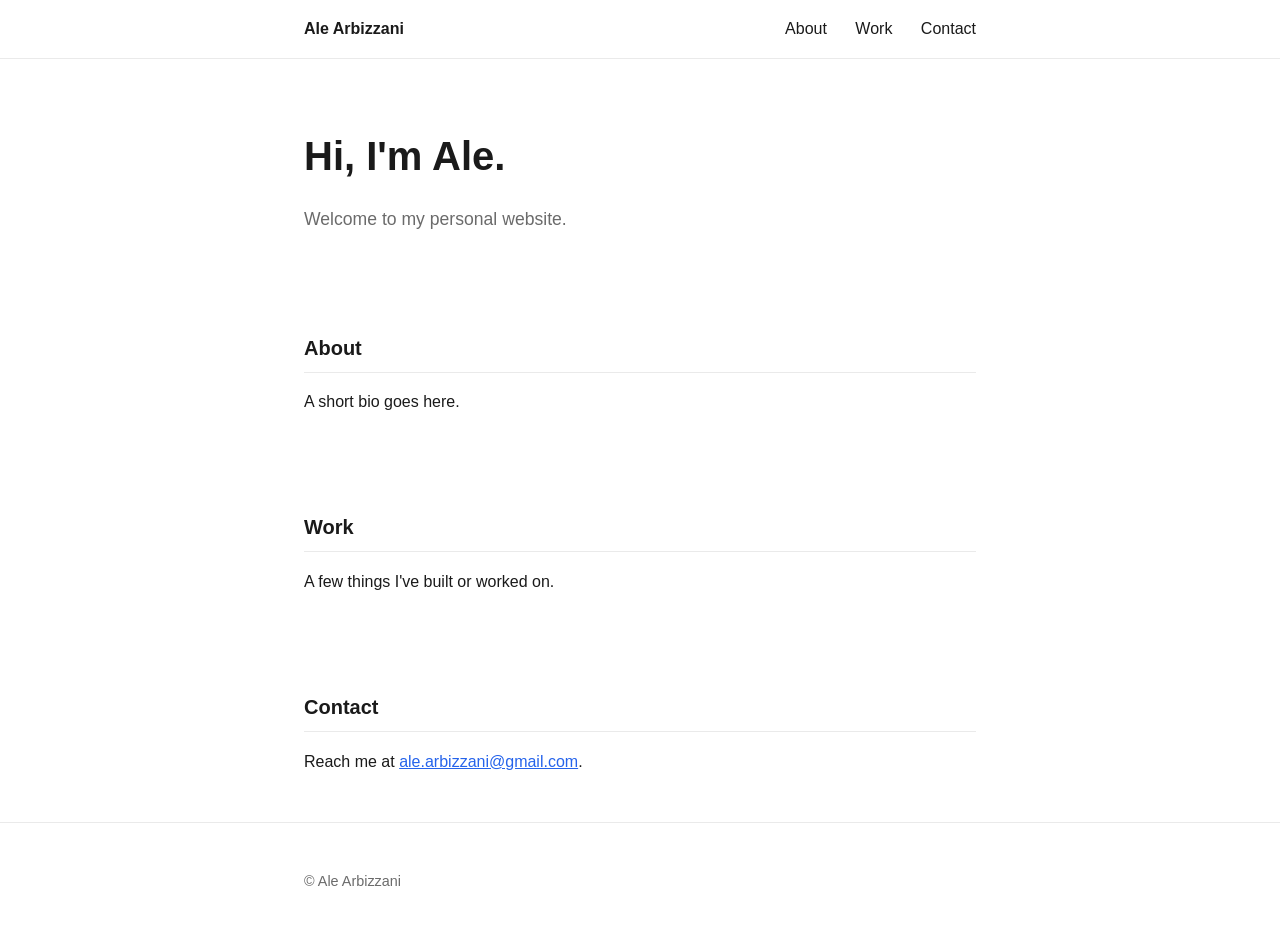
==== index.html @ b81d55e4 "Initial scaffold: plain HTML/CSS/JS personal site" ====
<!DOCTYPE html>
<html lang="en">
<head>
  <meta charset="UTF-8" />
  <meta name="viewport" content="width=device-width, initial-scale=1.0" />
  <title>Ale Arbizzani</title>
  <meta name="description" content="Personal website of Ale Arbizzani" />
  <link rel="stylesheet" href="styles.css" />
</head>
<body>
  <header class="site-header">
    <div class="container">
      <span class="logo">Ale Arbizzani</span>
      <nav>
        <a href="#about">About</a>
        <a href="#work">Work</a>
        <a href="#contact">Contact</a>
      </nav>
    </div>
  </header>

  <main>
    <section class="hero container">
      <h1>Hi, I'm Ale.</h1>
      <p>Welcome to my personal website.</p>
    </section>

    <section id="about" class="container">
      <h2>About</h2>
      <p>A short bio goes here.</p>
    </section>

    <section id="work" class="container">
      <h2>Work</h2>
      <p>A few things I've built or worked on.</p>
    </section>

    <section id="contact" class="container">
      <h2>Contact</h2>
      <p>Reach me at <a href="mailto:ale.arbizzani@gmail.com">ale.arbizzani@gmail.com</a>.</p>
    </section>
  </main>

  <footer class="site-footer">
    <div class="container">
      <p>&copy; <span id="year"></span> Ale Arbizzani</p>
    </div>
  </footer>

  <script src="script.js"></script>
</body>
</html>
---- styles.css ----
:root {
  --color-bg: #ffffff;
  --color-text: #1a1a1a;
  --color-muted: #6b6b6b;
  --color-accent: #2563eb;
  --max-width: 720px;
}

* {
  box-sizing: border-box;
}

body {
  margin: 0;
  font-family: -apple-system, BlinkMacSystemFont, "Segoe UI", Roboto, Helvetica, Arial, sans-serif;
  color: var(--color-text);
  background: var(--color-bg);
  line-height: 1.6;
}

.container {
  max-width: var(--max-width);
  margin: 0 auto;
  padding: 2rem 1.5rem;
}

.site-header {
  border-bottom: 1px solid #eaeaea;
}

.site-header .container {
  display: flex;
  align-items: center;
  justify-content: space-between;
  padding-top: 1rem;
  padding-bottom: 1rem;
}

.logo {
  font-weight: 600;
}

.site-header nav a {
  margin-left: 1.5rem;
  color: var(--color-text);
  text-decoration: none;
}

.site-header nav a:hover {
  color: var(--color-accent);
}

.hero h1 {
  font-size: 2.5rem;
  margin-bottom: 0.25rem;
}

.hero p {
  color: var(--color-muted);
  font-size: 1.1rem;
}

section h2 {
  font-size: 1.25rem;
  border-bottom: 1px solid #eaeaea;
  padding-bottom: 0.5rem;
}

a {
  color: var(--color-accent);
}

.site-footer {
  border-top: 1px solid #eaeaea;
  color: var(--color-muted);
  font-size: 0.9rem;
}
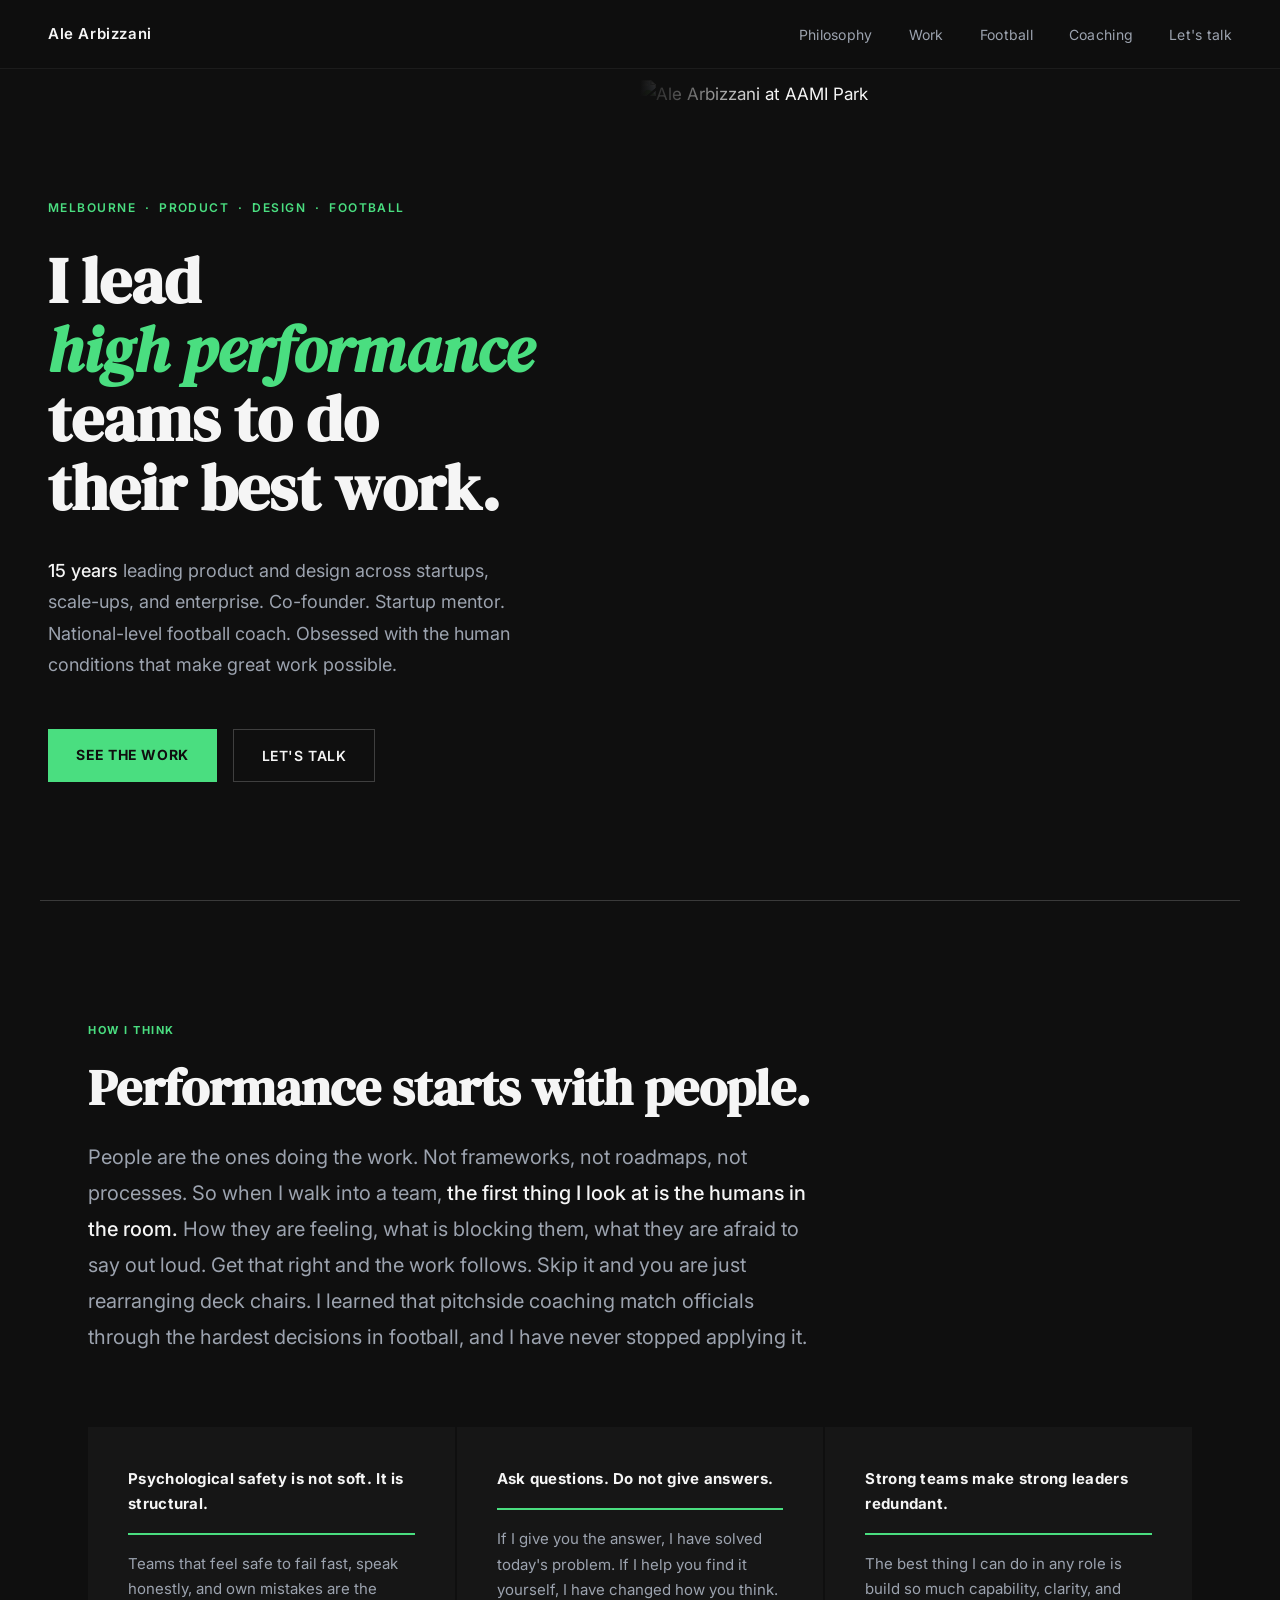
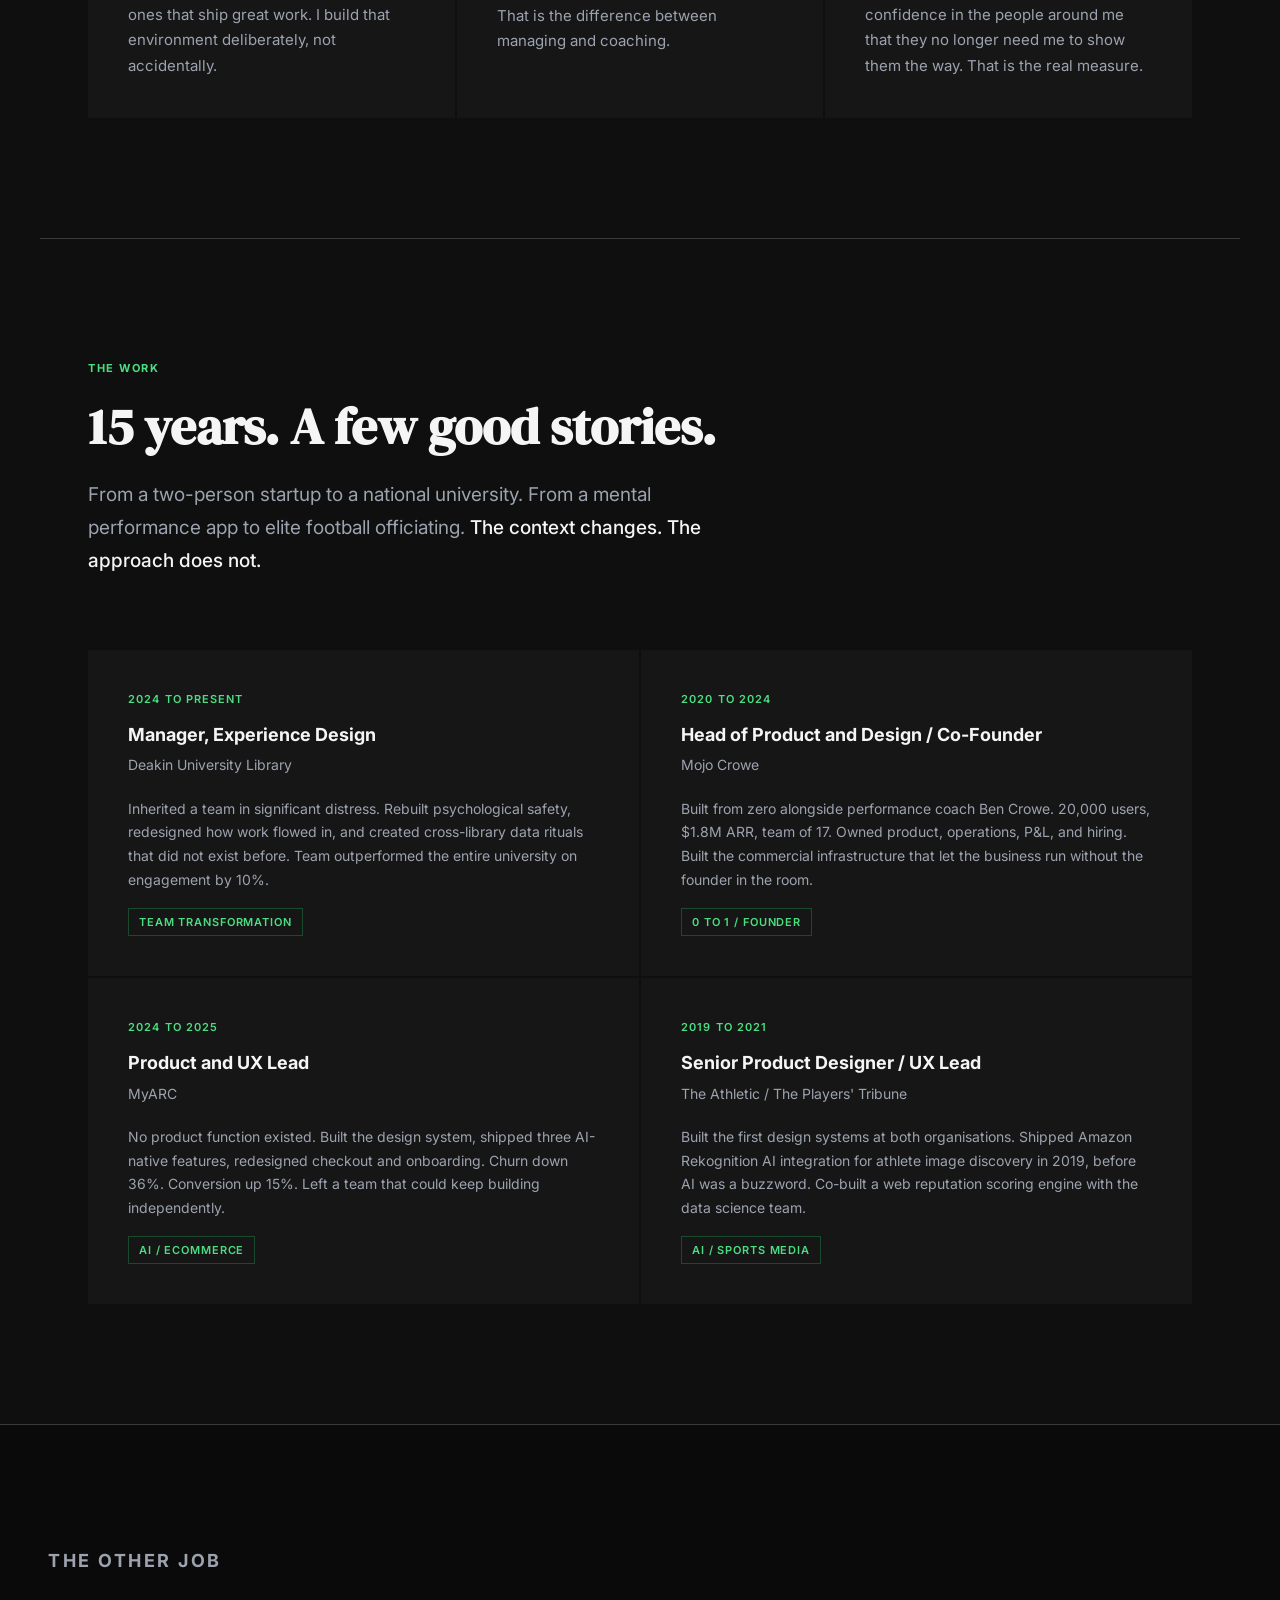
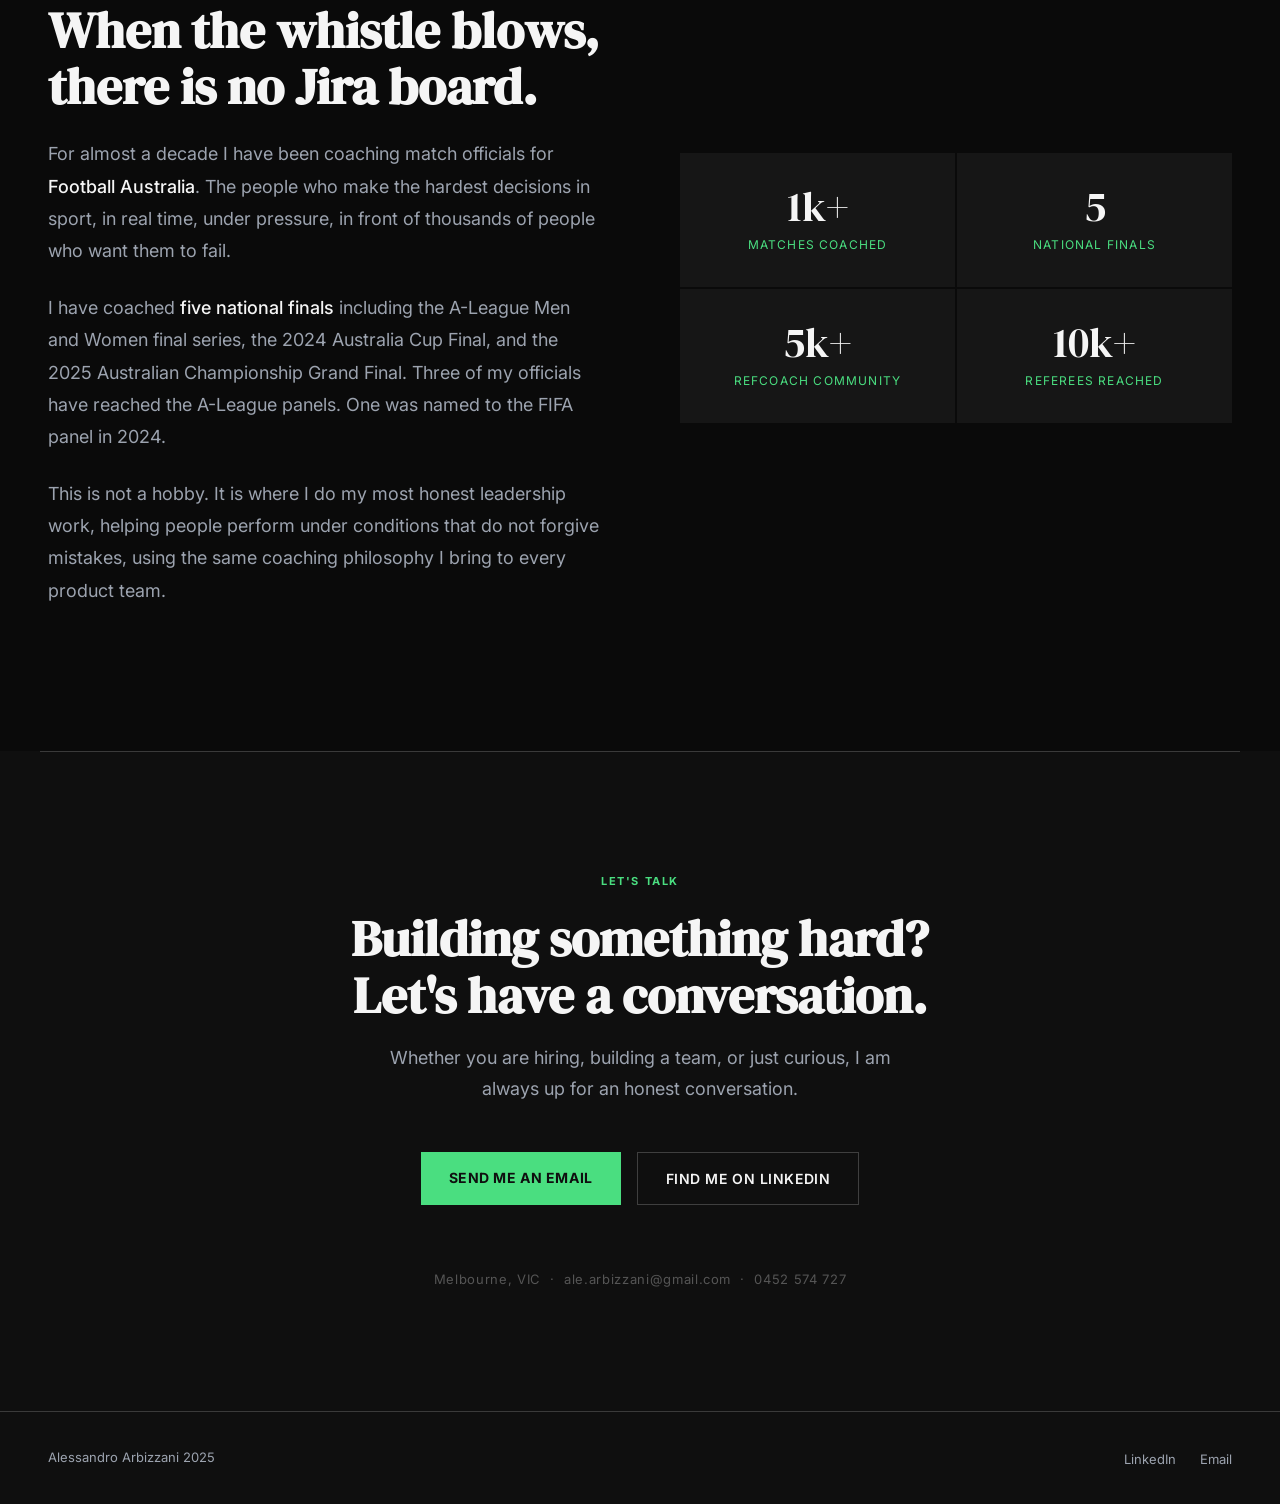
==== commit 172d52ac: "Replace placeholder scaffold with full site design Adds home, work index, three case studies (Deakin" ====
--- a/index.html
+++ b/index.html
@@ -1,52 +1,678 @@
 <!DOCTYPE html>
 <html lang="en">
 <head>
-  <meta charset="UTF-8" />
-  <meta name="viewport" content="width=device-width, initial-scale=1.0" />
-  <title>Ale Arbizzani</title>
-  <meta name="description" content="Personal website of Ale Arbizzani" />
-  <link rel="stylesheet" href="styles.css" />
+<meta charset="UTF-8">
+<meta name="viewport" content="width=device-width, initial-scale=1.0">
+<title>Alessandro Arbizzani</title>
+<link rel="preconnect" href="https://fonts.googleapis.com">
+<link rel="preconnect" href="https://fonts.gstatic.com" crossorigin>
+<link href="https://fonts.googleapis.com/css2?family=Inter:wght@300;400;500;600;700;900&family=DM+Serif+Display:ital@0;1&display=swap" rel="stylesheet">
+<style>
+  *, *::before, *::after { box-sizing: border-box; margin: 0; padding: 0; }
+
+  :root {
+    --black:     #0F0F0F;
+    --white:     #F5F5F5;
+    --grey:      #9CA3AF;
+    --mid:       #3A3A3A;
+    --green:     #4ADE80;
+    --green-dim: #1a4a2e;
+    --surface:   #161616;
+  }
+
+  html { scroll-behavior: smooth; }
+
+  body {
+    background: var(--black);
+    color: var(--white);
+    font-family: 'Inter', sans-serif;
+    font-size: 17px;
+    line-height: 1.65;
+    overflow-x: hidden;
+  }
+
+  /* NAV */
+  nav {
+    position: fixed;
+    top: 0; left: 0; right: 0;
+    z-index: 100;
+    display: flex;
+    justify-content: space-between;
+    align-items: center;
+    padding: 20px 48px;
+    background: rgba(15,15,15,0.88);
+    backdrop-filter: blur(12px);
+    border-bottom: 1px solid rgba(255,255,255,0.06);
+  }
+
+  .nav-name {
+    font-size: 15px;
+    font-weight: 600;
+    letter-spacing: 0.04em;
+    color: var(--white);
+    text-decoration: none;
+  }
+
+  .nav-links {
+    display: flex;
+    gap: 36px;
+    list-style: none;
+  }
+
+  .nav-links a {
+    font-size: 14px;
+    color: var(--grey);
+    text-decoration: none;
+    letter-spacing: 0.02em;
+    transition: color 0.2s;
+  }
+
+  .nav-links a:hover { color: var(--white); }
+
+  /* HERO */
+  .hero {
+    min-height: 100vh;
+    display: grid;
+    grid-template-columns: 1fr 1fr;
+    padding-top: 80px;
+  }
+
+  .hero-left {
+    display: flex;
+    flex-direction: column;
+    justify-content: center;
+    padding: 80px 48px;
+  }
+
+  .hero-eyebrow {
+    font-size: 12px;
+    font-weight: 600;
+    letter-spacing: 0.12em;
+    text-transform: uppercase;
+    color: var(--green);
+    margin-bottom: 28px;
+  }
+
+  .hero-headline {
+    font-family: 'DM Serif Display', serif;
+    font-size: clamp(44px, 5vw, 72px);
+    line-height: 1.08;
+    color: var(--white);
+    margin-bottom: 32px;
+  }
+
+  .hero-headline em {
+    font-style: italic;
+    color: var(--green);
+  }
+
+  .hero-sub {
+    font-size: 18px;
+    line-height: 1.75;
+    color: var(--grey);
+    max-width: 480px;
+    margin-bottom: 48px;
+  }
+
+  .hero-sub strong {
+    color: var(--white);
+    font-weight: 500;
+  }
+
+  .hero-cta {
+    display: flex;
+    gap: 16px;
+    flex-wrap: wrap;
+  }
+
+  .btn-primary {
+    background: var(--green);
+    color: var(--black);
+    padding: 14px 28px;
+    font-size: 14px;
+    font-weight: 700;
+    letter-spacing: 0.04em;
+    text-decoration: none;
+    text-transform: uppercase;
+    transition: opacity 0.2s;
+    display: inline-block;
+  }
+
+  .btn-primary:hover { opacity: 0.85; }
+
+  .btn-ghost {
+    background: transparent;
+    color: var(--white);
+    padding: 14px 28px;
+    font-size: 14px;
+    font-weight: 600;
+    letter-spacing: 0.04em;
+    text-decoration: none;
+    text-transform: uppercase;
+    border: 1px solid rgba(255,255,255,0.2);
+    transition: border-color 0.2s;
+    display: inline-block;
+  }
+
+  .btn-ghost:hover { border-color: var(--white); }
+
+  .hero-right {
+    position: relative;
+    overflow: hidden;
+  }
+
+  .hero-image {
+    width: 100%;
+    height: 100%;
+    object-fit: cover;
+    object-position: center top;
+    filter: grayscale(20%);
+  }
+
+  .hero-image-overlay {
+    position: absolute;
+    inset: 0;
+    background: linear-gradient(
+      to right,
+      var(--black) 0%,
+      transparent 20%,
+      transparent 80%,
+      var(--black) 100%
+    );
+  }
+
+  .hero-stats {
+    position: absolute;
+    bottom: 48px;
+    right: 48px;
+    display: flex;
+    flex-direction: column;
+    gap: 20px;
+    align-items: flex-end;
+  }
+
+  .stat { text-align: right; }
+
+  .stat-number {
+    font-family: 'DM Serif Display', serif;
+    font-size: 36px;
+    color: var(--white);
+    line-height: 1;
+  }
+
+  .stat-label {
+    font-size: 11px;
+    text-transform: uppercase;
+    letter-spacing: 0.1em;
+    color: var(--green);
+    margin-top: 4px;
+  }
+
+  /* SECTION BASE */
+  section {
+    padding: 120px 48px;
+    max-width: 1200px;
+    margin: 0 auto;
+  }
+
+  .section-eyebrow {
+    font-size: 11px;
+    font-weight: 700;
+    letter-spacing: 0.14em;
+    text-transform: uppercase;
+    color: var(--green);
+    margin-bottom: 20px;
+  }
+
+  .section-headline {
+    font-family: 'DM Serif Display', serif;
+    font-size: clamp(34px, 4vw, 54px);
+    line-height: 1.1;
+    color: var(--white);
+    margin-bottom: 24px;
+  }
+
+  /* PHILOSOPHY */
+  #philosophy { border-top: 1px solid var(--mid); }
+
+  .philosophy-intro {
+    font-size: 20px;
+    line-height: 1.8;
+    color: var(--grey);
+    max-width: 720px;
+    margin-bottom: 72px;
+  }
+
+  .philosophy-intro strong { color: var(--white); font-weight: 500; }
+
+  .philosophy-grid {
+    display: grid;
+    grid-template-columns: 1fr 1fr 1fr;
+    gap: 2px;
+  }
+
+  .belief {
+    background: var(--surface);
+    padding: 40px;
+  }
+
+  .belief-title {
+    font-size: 15px;
+    font-weight: 700;
+    color: var(--white);
+    margin-bottom: 16px;
+    letter-spacing: 0.02em;
+    padding-bottom: 16px;
+    border-bottom: 2px solid var(--green);
+  }
+
+  .belief-text {
+    font-size: 15px;
+    color: var(--grey);
+    line-height: 1.7;
+  }
+
+  /* WORK */
+  #work { border-top: 1px solid var(--mid); }
+
+  .work-intro {
+    font-size: 19px;
+    line-height: 1.75;
+    color: var(--grey);
+    max-width: 680px;
+    margin-bottom: 72px;
+  }
+
+  .work-intro strong { color: var(--white); font-weight: 500; }
+
+  .work-grid {
+    display: grid;
+    grid-template-columns: repeat(2, 1fr);
+    gap: 2px;
+  }
+
+  .work-item {
+    background: var(--surface);
+    padding: 40px;
+    transition: background 0.2s;
+  }
+
+  .work-item:hover { background: #1c1c1c; }
+
+  .work-period {
+    font-size: 11px;
+    font-weight: 600;
+    letter-spacing: 0.1em;
+    text-transform: uppercase;
+    color: var(--green);
+    margin-bottom: 12px;
+  }
+
+  .work-role {
+    font-size: 18px;
+    font-weight: 700;
+    color: var(--white);
+    margin-bottom: 4px;
+  }
+
+  .work-org {
+    font-size: 14px;
+    color: var(--grey);
+    margin-bottom: 20px;
+  }
+
+  .work-desc {
+    font-size: 14px;
+    color: var(--grey);
+    line-height: 1.7;
+  }
+
+  .work-tag {
+    display: inline-block;
+    margin-top: 16px;
+    font-size: 11px;
+    font-weight: 600;
+    letter-spacing: 0.08em;
+    text-transform: uppercase;
+    color: var(--green);
+    border: 1px solid var(--green-dim);
+    padding: 4px 10px;
+  }
+
+  /* FOOTBALL */
+  #football {
+    border-top: 1px solid var(--mid);
+    background: #0a0a0a;
+    max-width: 100%;
+    padding: 120px 48px;
+  }
+
+  .football-inner {
+    max-width: 1200px;
+    margin: 0 auto;
+    display: grid;
+    grid-template-columns: 1fr 1fr;
+    gap: 80px;
+    align-items: center;
+  }
+
+  .football-left p {
+    font-size: 18px;
+    line-height: 1.8;
+    color: var(--grey);
+    margin-bottom: 24px;
+  }
+
+  .football-left p strong { color: var(--white); font-weight: 500; }
+
+  .football-right {
+    display: grid;
+    grid-template-columns: 1fr 1fr;
+    gap: 2px;
+  }
+
+  .football-stat {
+    background: var(--surface);
+    padding: 32px;
+    text-align: center;
+  }
+
+  .football-stat-number {
+    font-family: 'DM Serif Display', serif;
+    font-size: 42px;
+    color: var(--white);
+    line-height: 1;
+    margin-bottom: 8px;
+  }
+
+  .football-stat-label {
+    font-size: 12px;
+    text-transform: uppercase;
+    letter-spacing: 0.1em;
+    color: var(--green);
+  }
+
+  /* CONTACT */
+  #contact {
+    border-top: 1px solid var(--mid);
+    text-align: center;
+  }
+
+  #contact .section-headline {
+    max-width: 700px;
+    margin: 0 auto 20px;
+  }
+
+  .contact-sub {
+    font-size: 18px;
+    color: var(--grey);
+    max-width: 520px;
+    margin: 0 auto 48px;
+    line-height: 1.7;
+  }
+
+  .contact-links {
+    display: flex;
+    justify-content: center;
+    gap: 16px;
+    flex-wrap: wrap;
+    margin-bottom: 64px;
+  }
+
+  .contact-footnote {
+    font-size: 13px;
+    color: #555;
+    letter-spacing: 0.05em;
+  }
+
+  /* FOOTER */
+  footer {
+    border-top: 1px solid var(--mid);
+    padding: 32px 48px;
+    display: flex;
+    justify-content: space-between;
+    align-items: center;
+  }
+
+  .footer-name { font-size: 13px; color: var(--grey); }
+
+  .footer-links { display: flex; gap: 24px; list-style: none; }
+
+  .footer-links a {
+    font-size: 13px;
+    color: var(--grey);
+    text-decoration: none;
+    transition: color 0.2s;
+  }
+
+  .footer-links a:hover { color: var(--white); }
+
+  /* REVEAL */
+  .reveal {
+    opacity: 0;
+    transform: translateY(24px);
+    transition: opacity 0.6s ease, transform 0.6s ease;
+  }
+
+  .reveal.visible { opacity: 1; transform: translateY(0); }
+
+  /* RESPONSIVE */
+  @media (max-width: 900px) {
+    nav { padding: 18px 24px; }
+    .nav-links { display: none; }
+    .hero { grid-template-columns: 1fr; min-height: auto; }
+    .hero-left { padding: 100px 24px 60px; }
+    .hero-right { height: 60vw; }
+    .hero-stats { bottom: 24px; right: 24px; }
+    section { padding: 80px 24px; }
+    .philosophy-grid { grid-template-columns: 1fr; }
+    .work-grid { grid-template-columns: 1fr; }
+    .football-inner { grid-template-columns: 1fr; gap: 48px; }
+    #football { padding: 80px 24px; }
+    footer { flex-direction: column; gap: 16px; padding: 24px; }
+  }
+</style>
 </head>
 <body>
-  <header class="site-header">
-    <div class="container">
-      <span class="logo">Ale Arbizzani</span>
-      <nav>
-        <a href="#about">About</a>
-        <a href="#work">Work</a>
-        <a href="#contact">Contact</a>
-      </nav>
-    </div>
-  </header>
-
-  <main>
-    <section class="hero container">
-      <h1>Hi, I'm Ale.</h1>
-      <p>Welcome to my personal website.</p>
-    </section>
-
-    <section id="about" class="container">
-      <h2>About</h2>
-      <p>A short bio goes here.</p>
-    </section>
-
-    <section id="work" class="container">
-      <h2>Work</h2>
-      <p>A few things I've built or worked on.</p>
-    </section>
-
-    <section id="contact" class="container">
-      <h2>Contact</h2>
-      <p>Reach me at <a href="mailto:ale.arbizzani@gmail.com">ale.arbizzani@gmail.com</a>.</p>
-    </section>
-  </main>
-
-  <footer class="site-footer">
-    <div class="container">
-      <p>&copy; <span id="year"></span> Ale Arbizzani</p>
-    </div>
-  </footer>
-
-  <script src="script.js"></script>
+
+<!-- NAV -->
+<nav>
+  <a href="#" class="nav-name">Ale Arbizzani</a>
+  <ul class="nav-links">
+    <li><a href="#philosophy">Philosophy</a></li>
+    <li><a href="work.html">Work</a></li>
+    <li><a href="#football">Football</a></li>
+    <li><a href="coaching.html">Coaching</a></li>
+    <li><a href="#contact">Let's talk</a></li>
+  </ul>
+</nav>
+
+<!-- HERO -->
+<div class="hero">
+  <div class="hero-left">
+    <p class="hero-eyebrow">Melbourne &nbsp;·&nbsp; Product &nbsp;·&nbsp; Design &nbsp;·&nbsp; Football</p>
+    <h1 class="hero-headline">
+      I lead<br><em>high performance</em><br>teams to do<br>their best work.
+    </h1>
+    <p class="hero-sub">
+      <strong>15 years</strong> leading product and design across startups, scale-ups, and enterprise.
+      Co-founder. Startup mentor. National-level football coach.
+      Obsessed with the human conditions that make great work possible.
+    </p>
+    <div class="hero-cta">
+      <a href="#work" class="btn-primary">See the work</a>
+      <a href="#contact" class="btn-ghost">Let's talk</a>
+    </div>
+  </div>
+
+  <div class="hero-right">
+    <!-- Replace src with your AAMI Park selfie -->
+    <img
+      src="https://images.unsplash.com/photo-1522778119026-d647f0596c20?w=900&q=80"
+      alt="Ale Arbizzani at AAMI Park"
+      class="hero-image"
+    />
+    <div class="hero-image-overlay"></div>
+
+  </div>
+</div>
+
+<!-- PHILOSOPHY -->
+<section id="philosophy">
+  <p class="section-eyebrow">How I think</p>
+  <h2 class="section-headline reveal">Performance starts with people.</h2>
+
+  <p class="philosophy-intro reveal">
+    People are the ones doing the work. Not frameworks, not roadmaps, not processes.
+    So when I walk into a team, <strong>the first thing I look at is the humans in the room.</strong>
+    How they are feeling, what is blocking them, what they are afraid to say out loud.
+    Get that right and the work follows. Skip it and you are just rearranging deck chairs.
+    I learned that pitchside coaching match officials through the hardest decisions in football,
+    and I have never stopped applying it.
+  </p>
+
+  <div class="philosophy-grid">
+    <div class="belief reveal">
+      <div class="belief-title">Psychological safety is not soft. It is structural.</div>
+      <div class="belief-text">Teams that feel safe to fail fast, speak honestly, and own mistakes are the ones that ship great work. I build that environment deliberately, not accidentally.</div>
+    </div>
+    <div class="belief reveal">
+      <div class="belief-title">Ask questions. Do not give answers.</div>
+      <div class="belief-text">If I give you the answer, I have solved today's problem. If I help you find it yourself, I have changed how you think. That is the difference between managing and coaching.</div>
+    </div>
+    <div class="belief reveal">
+      <div class="belief-title">Strong teams make strong leaders redundant.</div>
+      <div class="belief-text">The best thing I can do in any role is build so much capability, clarity, and confidence in the people around me that they no longer need me to show them the way. That is the real measure.</div>
+    </div>
+  </div>
+</section>
+
+<!-- WORK -->
+<section id="work">
+  <p class="section-eyebrow">The work</p>
+  <h2 class="section-headline reveal">15 years. A few good stories.</h2>
+  <p class="work-intro reveal">
+    From a two-person startup to a national university. From a mental performance app
+    to elite football officiating. <strong>The context changes. The approach does not.</strong>
+  </p>
+
+  <div class="work-grid">
+    <div class="work-item reveal">
+      <div class="work-period">2024 to Present</div>
+      <div class="work-role">Manager, Experience Design</div>
+      <div class="work-org">Deakin University Library</div>
+      <div class="work-desc">Inherited a team in significant distress. Rebuilt psychological safety, redesigned how work flowed in, and created cross-library data rituals that did not exist before. Team outperformed the entire university on engagement by 10%.</div>
+      <span class="work-tag">Team Transformation</span>
+    </div>
+
+    <div class="work-item reveal">
+      <div class="work-period">2020 to 2024</div>
+      <div class="work-role">Head of Product and Design / Co-Founder</div>
+      <div class="work-org">Mojo Crowe</div>
+      <div class="work-desc">Built from zero alongside performance coach Ben Crowe. 20,000 users, $1.8M ARR, team of 17. Owned product, operations, P&L, and hiring. Built the commercial infrastructure that let the business run without the founder in the room.</div>
+      <span class="work-tag">0 to 1 / Founder</span>
+    </div>
+
+    <div class="work-item reveal">
+      <div class="work-period">2024 to 2025</div>
+      <div class="work-role">Product and UX Lead</div>
+      <div class="work-org">MyARC</div>
+      <div class="work-desc">No product function existed. Built the design system, shipped three AI-native features, redesigned checkout and onboarding. Churn down 36%. Conversion up 15%. Left a team that could keep building independently.</div>
+      <span class="work-tag">AI / Ecommerce</span>
+    </div>
+
+    <div class="work-item reveal">
+      <div class="work-period">2019 to 2021</div>
+      <div class="work-role">Senior Product Designer / UX Lead</div>
+      <div class="work-org">The Athletic / The Players' Tribune</div>
+      <div class="work-desc">Built the first design systems at both organisations. Shipped Amazon Rekognition AI integration for athlete image discovery in 2019, before AI was a buzzword. Co-built a web reputation scoring engine with the data science team.</div>
+      <span class="work-tag">AI / Sports Media</span>
+    </div>
+  </div>
+</section>
+
+<!-- FOOTBALL -->
+<div id="football">
+  <div class="football-inner">
+    <div class="football-left">
+      <p class="section-eyebrow">The other job</p>
+      <h2 class="section-headline reveal">When the whistle blows,<br>there is no Jira board.</h2>
+      <p class="reveal">
+        For almost a decade I have been coaching match officials for
+        <strong>Football Australia</strong>. The people who make the hardest
+        decisions in sport, in real time, under pressure, in front of thousands of people
+        who want them to fail.
+      </p>
+      <p class="reveal">
+        I have coached <strong>five national finals</strong> including the A-League Men and Women
+        final series, the 2024 Australia Cup Final, and the 2025 Australian Championship Grand Final.
+        Three of my officials have reached the A-League panels.
+        One was named to the FIFA panel in 2024.
+      </p>
+      <p class="reveal">
+        This is not a hobby. It is where I do my most honest leadership work,
+        helping people perform under conditions that do not forgive mistakes,
+        using the same coaching philosophy I bring to every product team.
+      </p>
+    </div>
+
+    <div class="football-right reveal">
+      <div class="football-stat">
+        <div class="football-stat-number">1k+</div>
+        <div class="football-stat-label">Matches coached</div>
+      </div>
+      <div class="football-stat">
+        <div class="football-stat-number">5</div>
+        <div class="football-stat-label">National finals</div>
+      </div>
+      <div class="football-stat">
+        <div class="football-stat-number">5k+</div>
+        <div class="football-stat-label">RefCoach community</div>
+      </div>
+      <div class="football-stat">
+        <div class="football-stat-number">10k+</div>
+        <div class="football-stat-label">Referees reached</div>
+      </div>
+    </div>
+  </div>
+</div>
+
+<!-- CONTACT -->
+<section id="contact">
+  <p class="section-eyebrow">Let's talk</p>
+  <h2 class="section-headline reveal">Building something hard?<br>Let's have a conversation.</h2>
+  <p class="contact-sub reveal">
+    Whether you are hiring, building a team, or just curious,
+    I am always up for an honest conversation.
+  </p>
+  <div class="contact-links reveal">
+    <a href="mailto:ale.arbizzani@gmail.com" class="btn-primary">Send me an email</a>
+    <a href="https://www.linkedin.com/in/alessandroarbizzani" target="_blank" class="btn-ghost">Find me on LinkedIn</a>
+  </div>
+  <p class="contact-footnote">Melbourne, VIC &nbsp;·&nbsp; ale.arbizzani@gmail.com &nbsp;·&nbsp; 0452 574 727</p>
+</section>
+
+<!-- FOOTER -->
+<footer>
+  <span class="footer-name">Alessandro Arbizzani 2025</span>
+  <ul class="footer-links">
+    <li><a href="https://www.linkedin.com/in/alessandroarbizzani" target="_blank">LinkedIn</a></li>
+    <li><a href="mailto:ale.arbizzani@gmail.com">Email</a></li>
+  </ul>
+</footer>
+
+<script>
+  const reveals = document.querySelectorAll('.reveal');
+  const observer = new IntersectionObserver((entries) => {
+    entries.forEach(entry => {
+      if (entry.isIntersecting) {
+        entry.target.classList.add('visible');
+        observer.unobserve(entry.target);
+      }
+    });
+  }, { threshold: 0.12 });
+  reveals.forEach(el => observer.observe(el));
+</script>
+
 </body>
 </html>
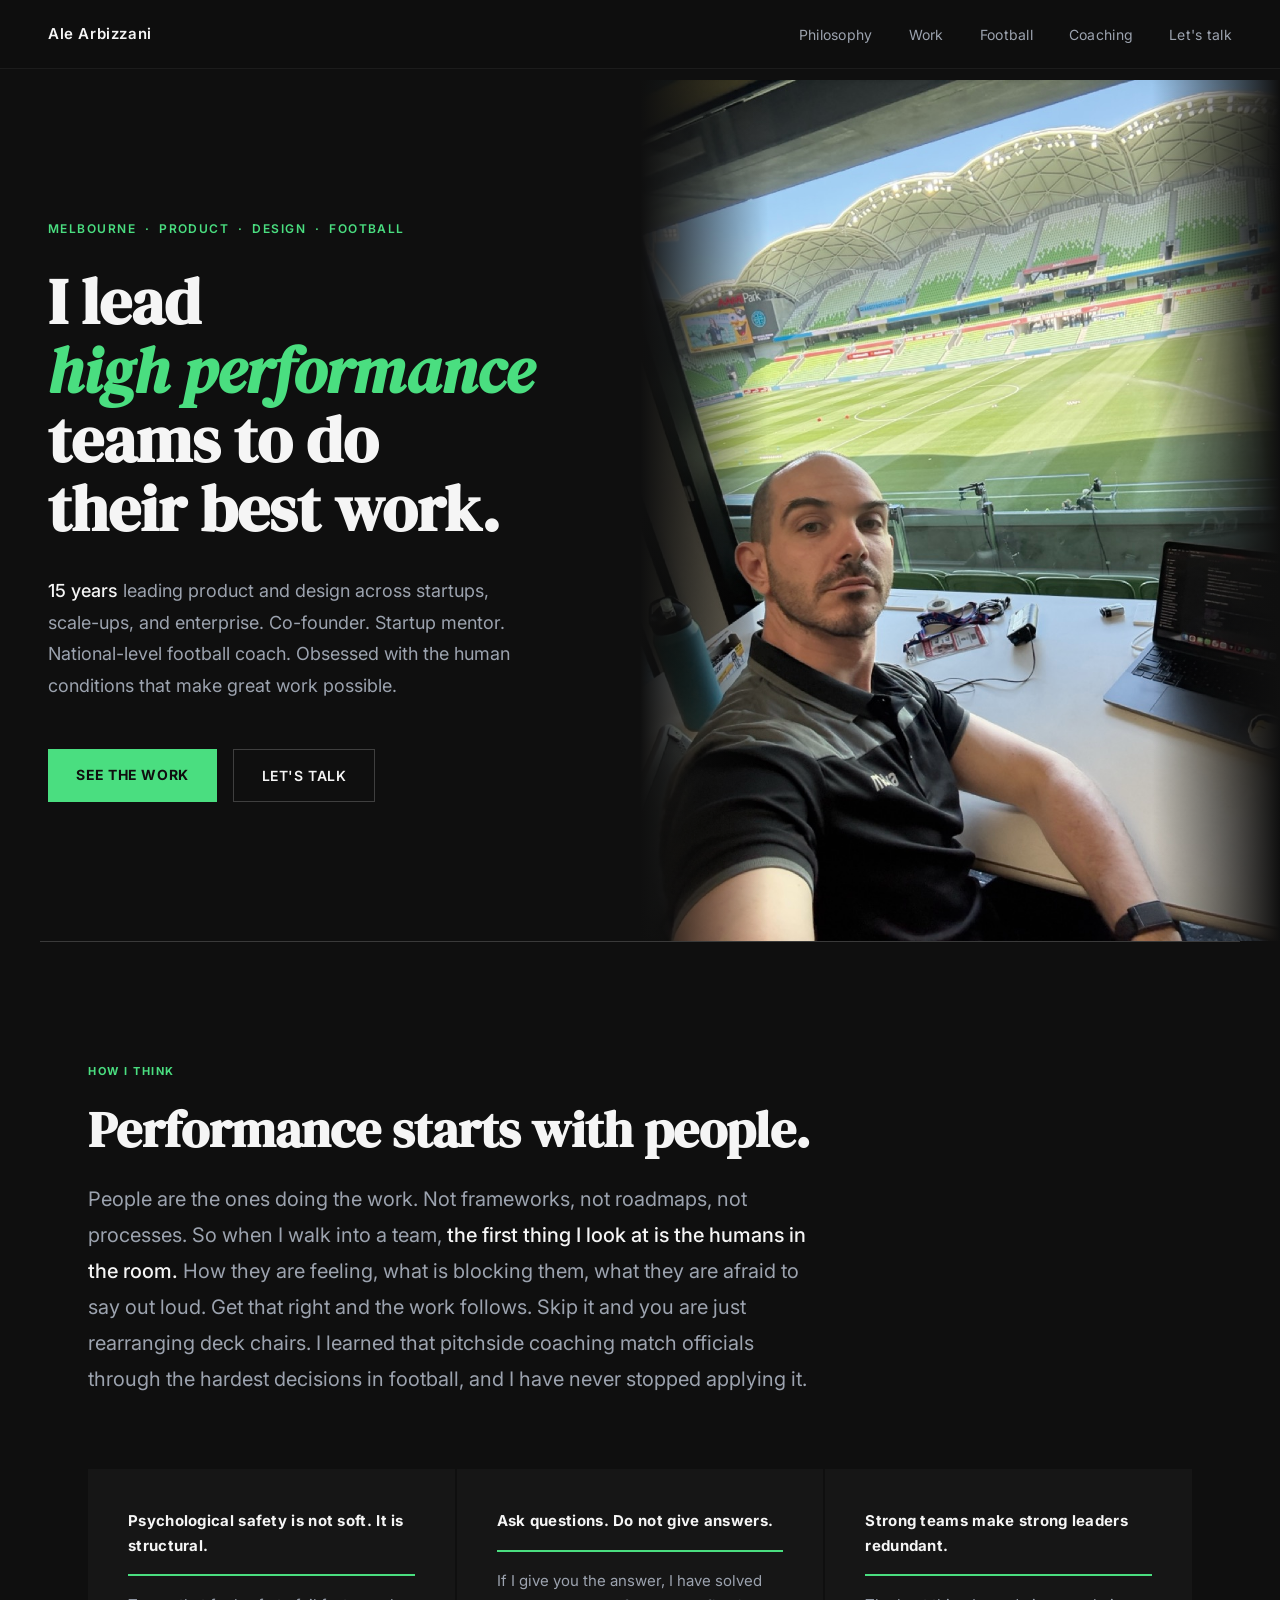
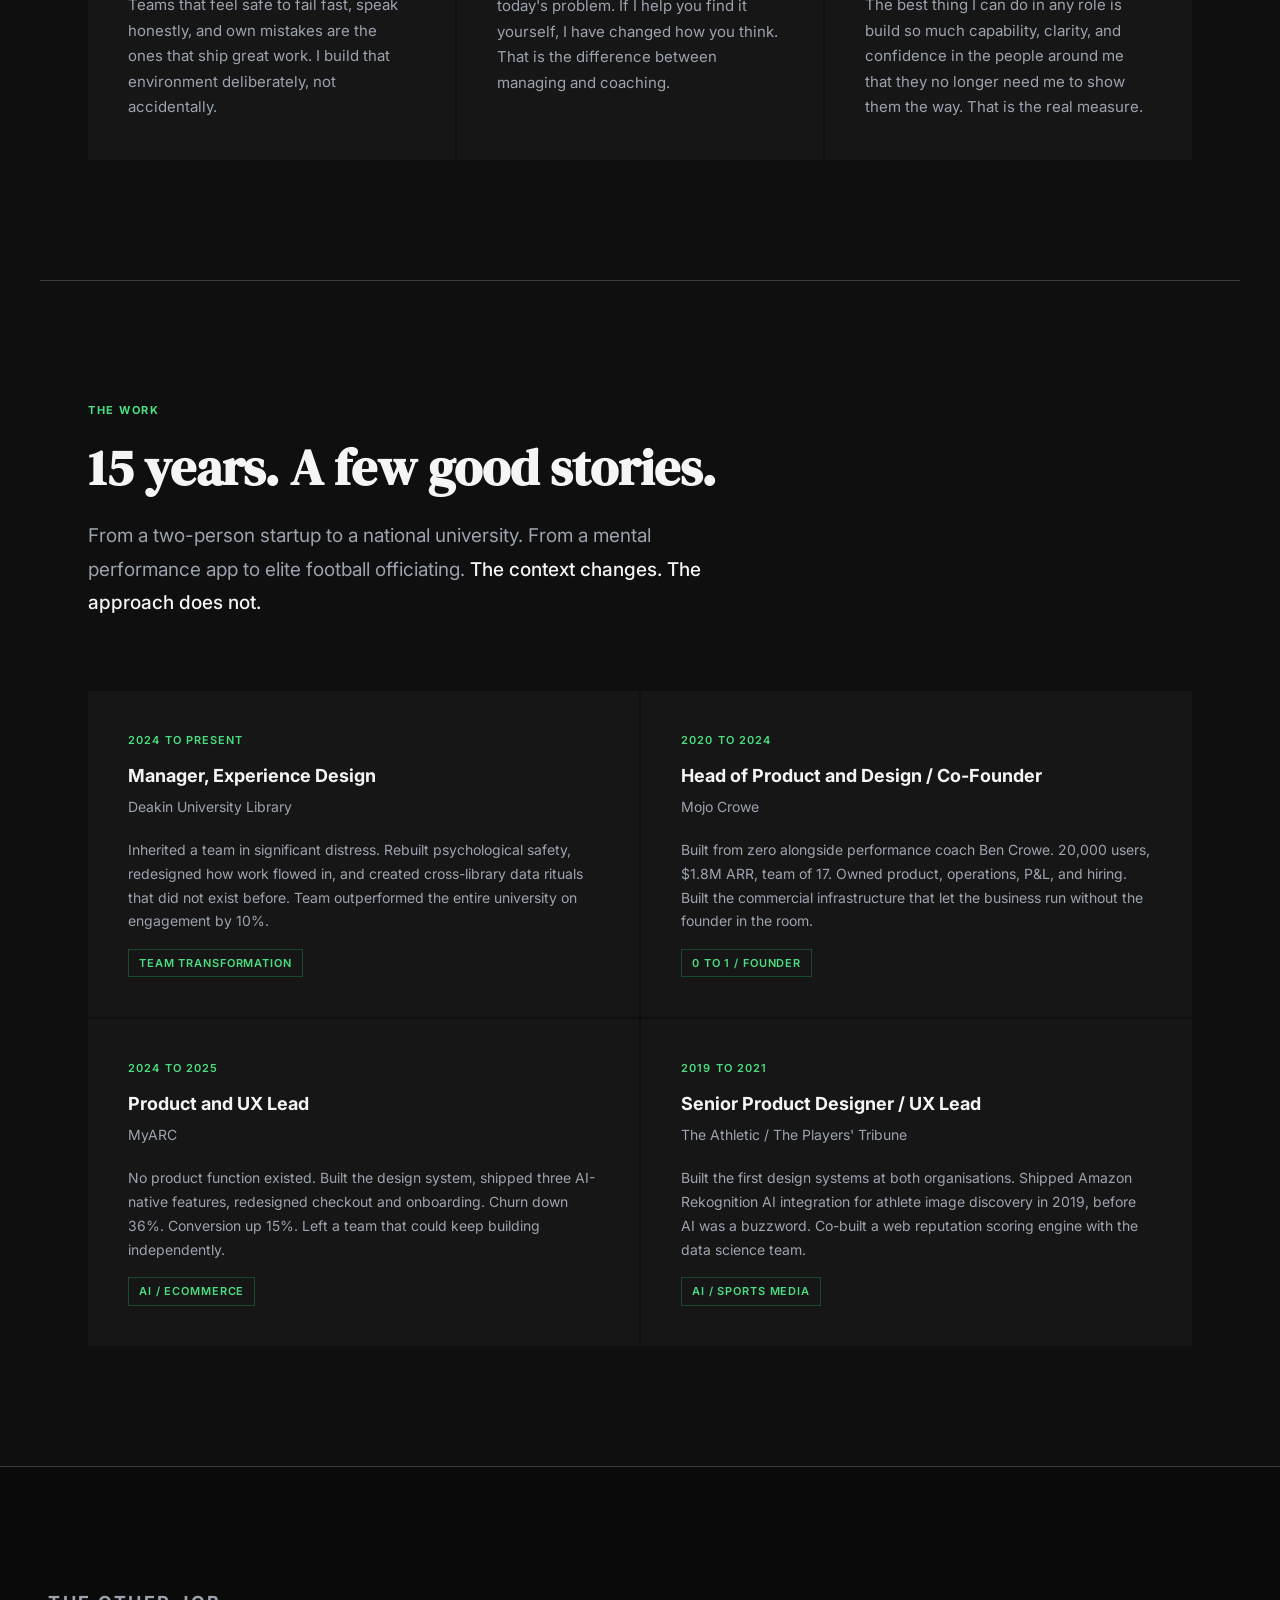
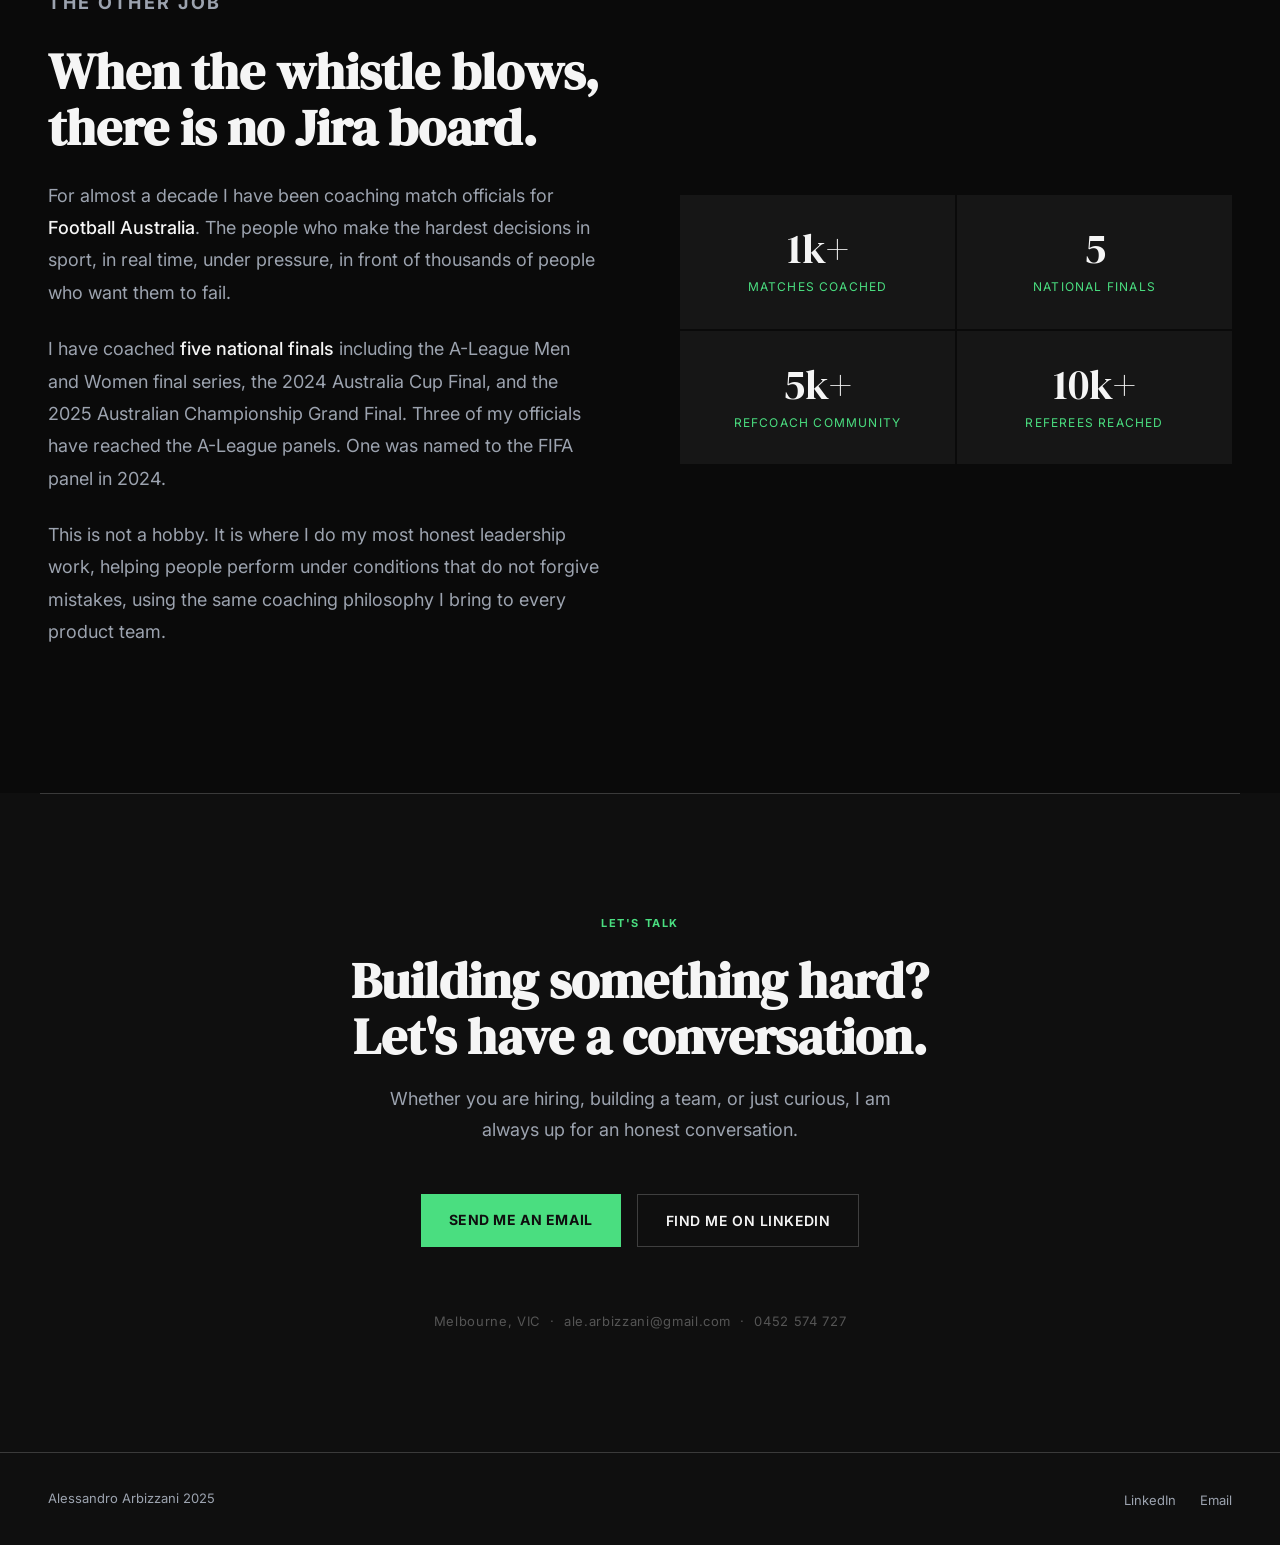
==== commit 2bafd9ea: "Replace hero stock photo with real AAMI Park selfie Co-Authored-By: Claude Sonnet 5 <noreply@anthrop" ====
--- a/index.html
+++ b/index.html
@@ -506,9 +506,8 @@
   </div>
 
   <div class="hero-right">
-    <!-- Replace src with your AAMI Park selfie -->
     <img
-      src="https://images.unsplash.com/photo-1522778119026-d647f0596c20?w=900&q=80"
+      src="images/ale-aami-park.jpg"
       alt="Ale Arbizzani at AAMI Park"
       class="hero-image"
     />
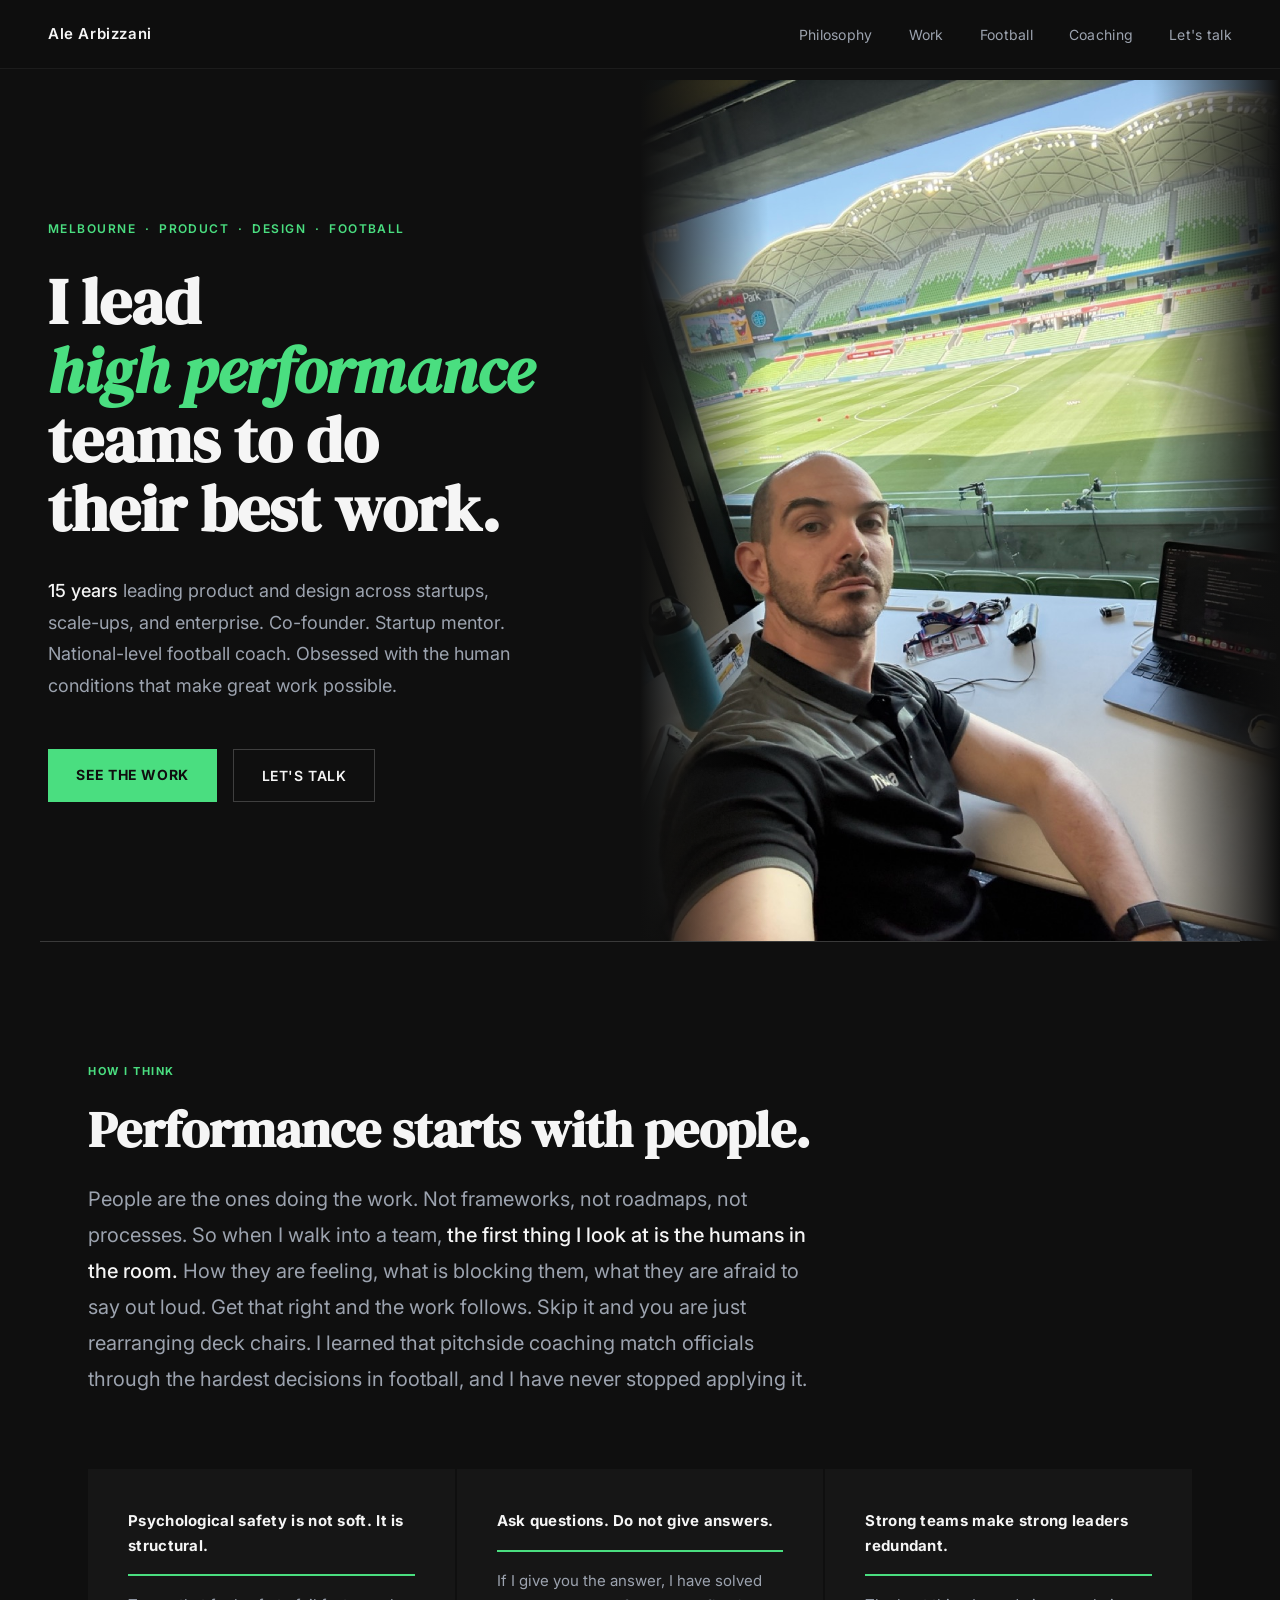
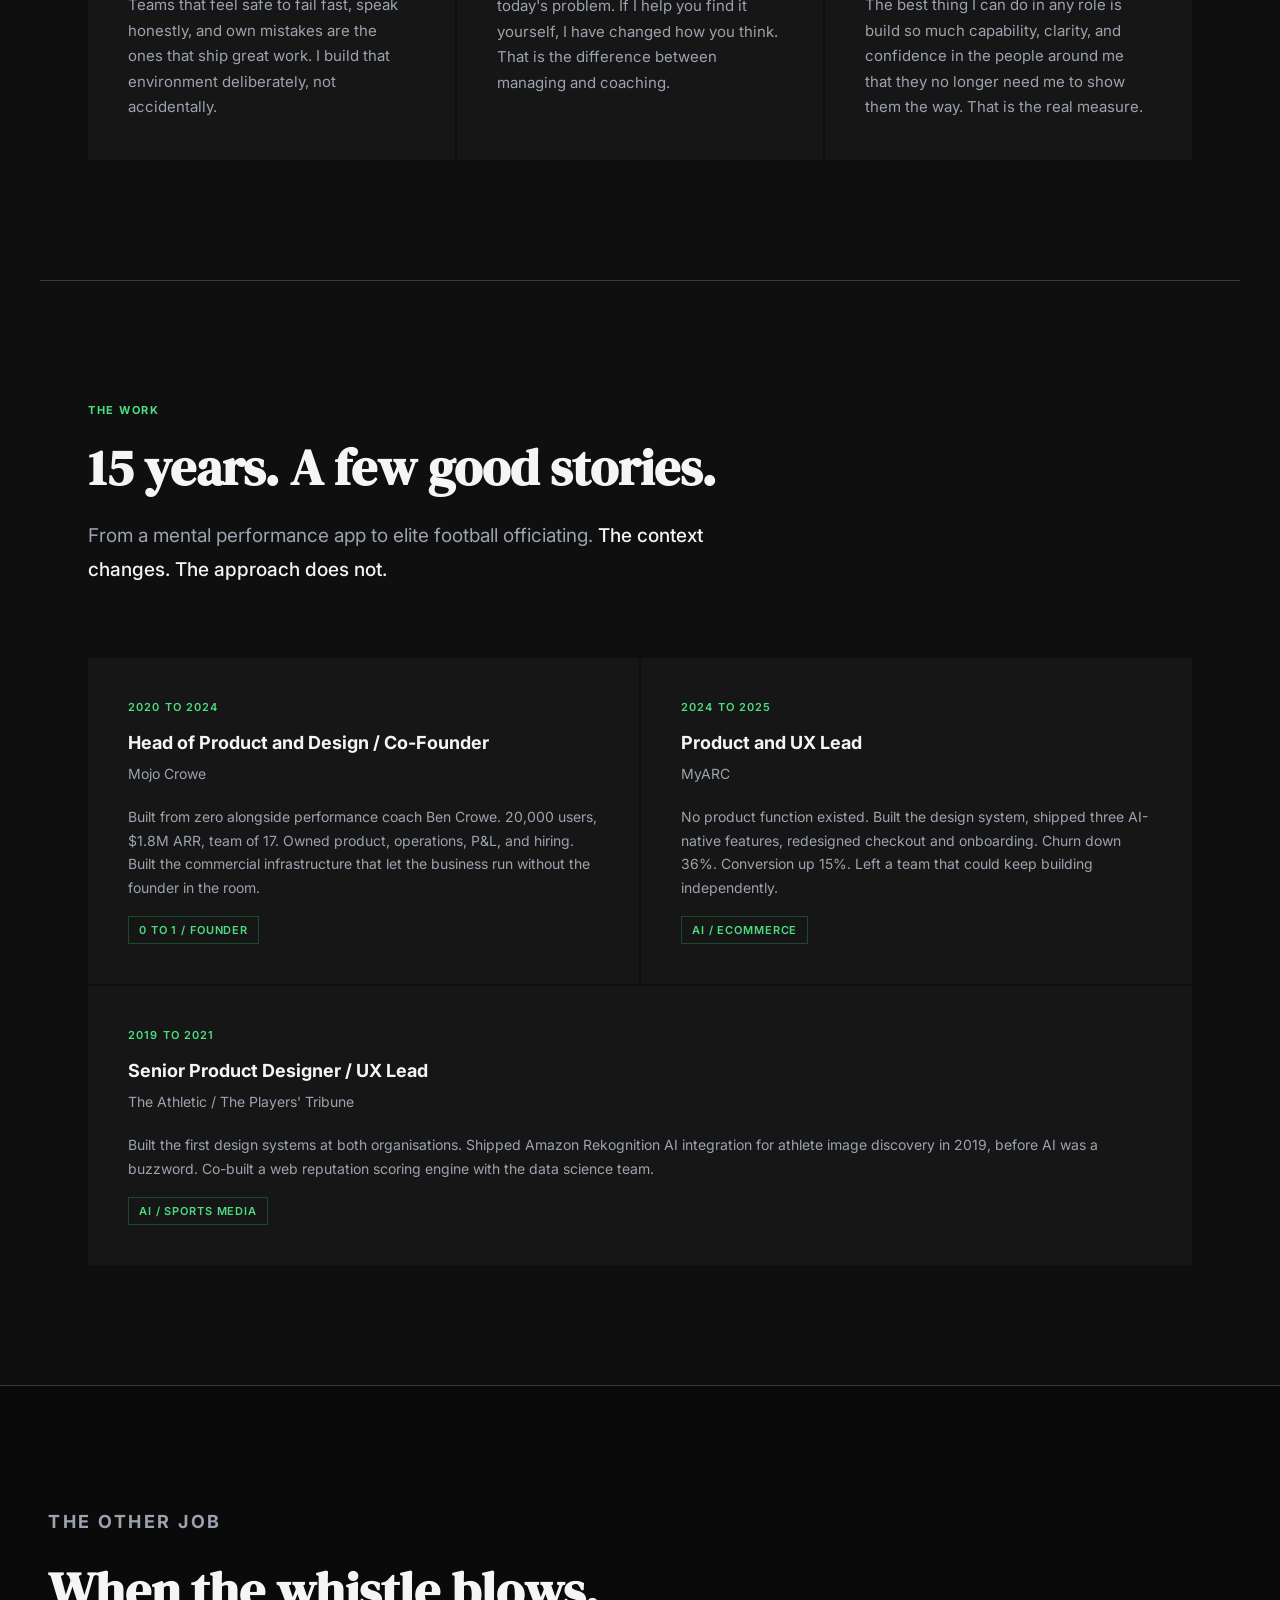
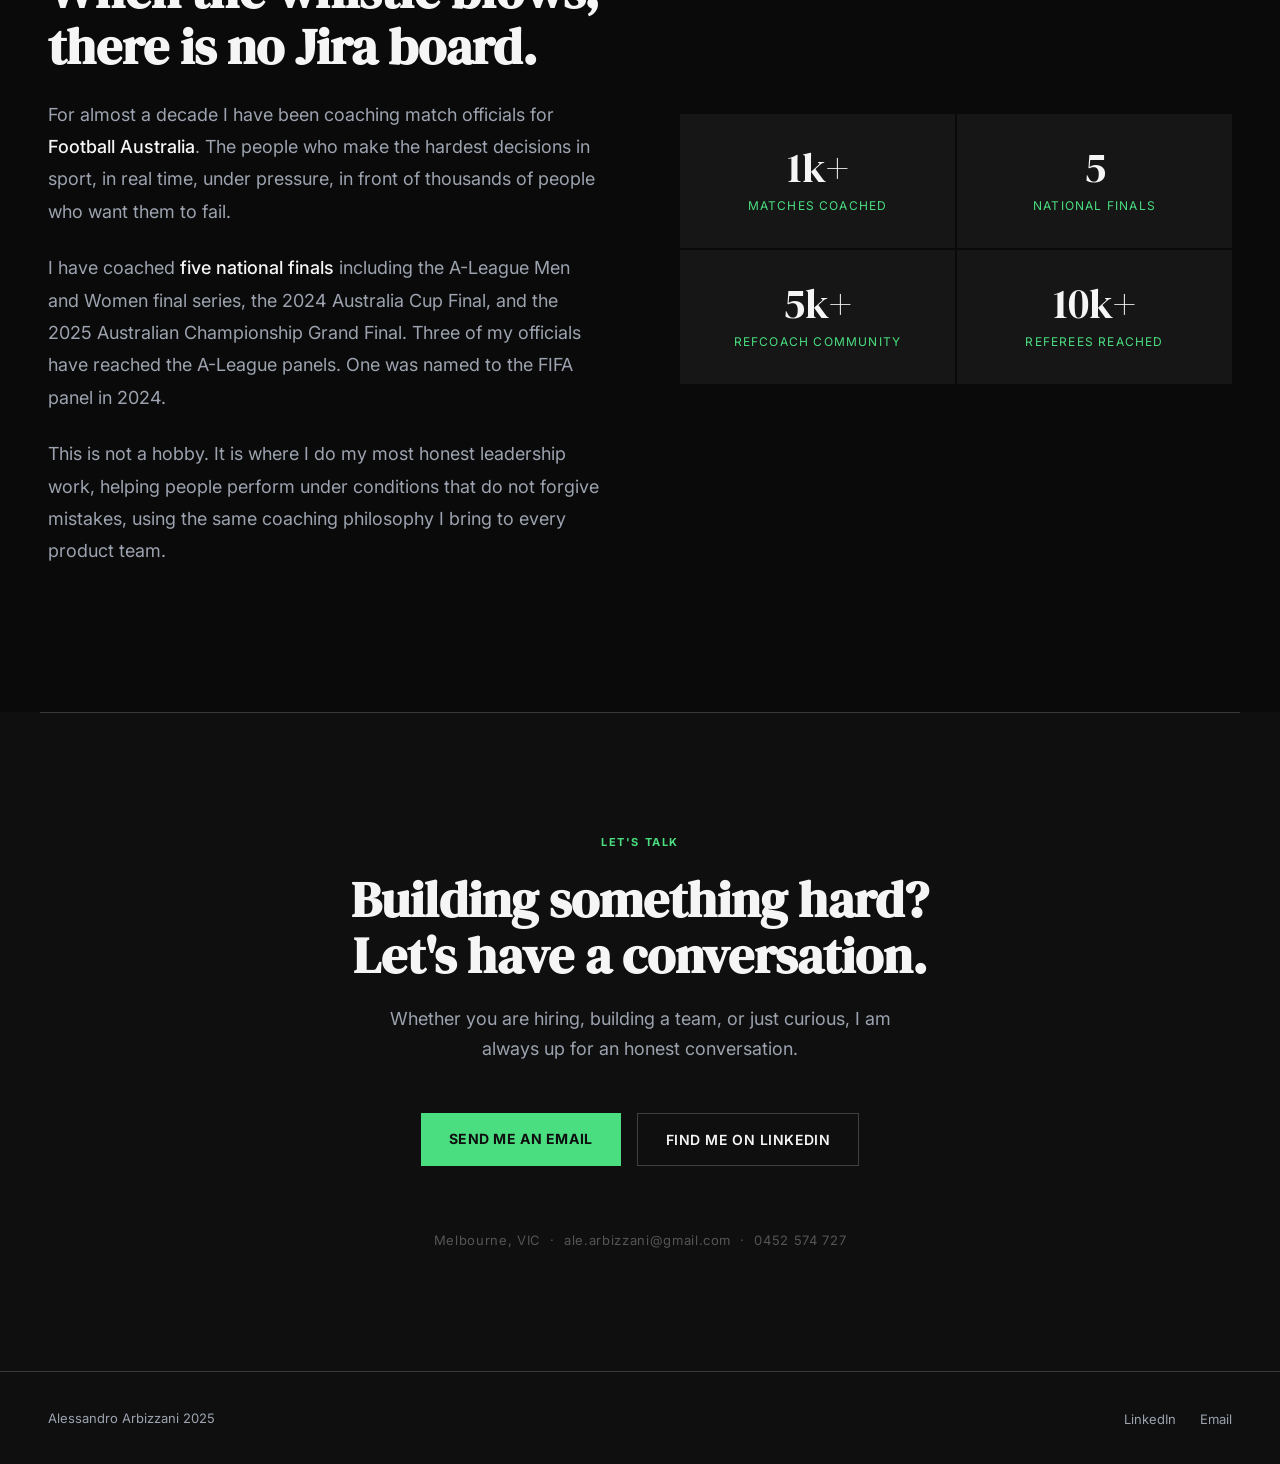
==== commit 75c68973: "Personal website Co-Authored-By: Claude Sonnet 5.5 <noreply@anthropic.com>" ====
--- a/index.html
+++ b/index.html
@@ -69,6 +69,32 @@
 
   .nav-links a:hover { color: var(--white); }
 
+  .nav-toggle {
+    display: none;
+    flex-direction: column;
+    justify-content: center;
+    gap: 5px;
+    width: 28px;
+    height: 28px;
+    background: none;
+    border: none;
+    padding: 0;
+    cursor: pointer;
+  }
+
+  .nav-toggle span {
+    display: block;
+    width: 100%;
+    height: 2px;
+    background: var(--white);
+    border-radius: 1px;
+    transition: transform 0.2s ease, opacity 0.2s ease;
+  }
+
+  .nav-toggle.open span:nth-child(1) { transform: translateY(7px) rotate(45deg); }
+  .nav-toggle.open span:nth-child(2) { opacity: 0; }
+  .nav-toggle.open span:nth-child(3) { transform: translateY(-7px) rotate(-45deg); }
+
   /* HERO */
   .hero {
     min-height: 100vh;
@@ -295,9 +321,14 @@
     background: var(--surface);
     padding: 40px;
     transition: background 0.2s;
+    display: block;
+    text-decoration: none;
+    color: inherit;
   }
 
   .work-item:hover { background: #1c1c1c; }
+
+  .work-item:last-child:nth-child(odd) { grid-column: 1 / -1; }
 
   .work-period {
     font-size: 11px;
@@ -457,12 +488,32 @@
   .reveal.visible { opacity: 1; transform: translateY(0); }
 
   /* RESPONSIVE */
-  @media (max-width: 900px) {
+  @media (max-width: 1023px) {
     nav { padding: 18px 24px; }
-    .nav-links { display: none; }
-    .hero { grid-template-columns: 1fr; min-height: auto; }
-    .hero-left { padding: 100px 24px 60px; }
+    .nav-toggle { display: flex; }
+    .nav-links {
+      display: none;
+      position: absolute;
+      top: 100%;
+      left: 0;
+      right: 0;
+      flex-direction: column;
+      gap: 0;
+      background: var(--black);
+      backdrop-filter: blur(12px);
+      border-bottom: 1px solid rgba(255,255,255,0.06);
+    }
+    .nav-links.open { display: flex; }
+    .nav-links li { width: 100%; }
+    .nav-links a {
+      display: block;
+      padding: 16px 24px;
+      border-top: 1px solid rgba(255,255,255,0.06);
+    }
+    .hero { grid-template-columns: 1fr; min-height: auto; padding-top: 0; }
+    .hero-left { padding: 90px 24px 48px; }
     .hero-right { height: 60vw; }
+    .hero-image { object-position: center center; }
     .hero-stats { bottom: 24px; right: 24px; }
     section { padding: 80px 24px; }
     .philosophy-grid { grid-template-columns: 1fr; }
@@ -478,6 +529,9 @@
 <!-- NAV -->
 <nav>
   <a href="#" class="nav-name">Ale Arbizzani</a>
+  <button class="nav-toggle" aria-label="Toggle menu" aria-expanded="false">
+    <span></span><span></span><span></span>
+  </button>
   <ul class="nav-links">
     <li><a href="#philosophy">Philosophy</a></li>
     <li><a href="work.html">Work</a></li>
@@ -551,34 +605,26 @@
   <p class="section-eyebrow">The work</p>
   <h2 class="section-headline reveal">15 years. A few good stories.</h2>
   <p class="work-intro reveal">
-    From a two-person startup to a national university. From a mental performance app
-    to elite football officiating. <strong>The context changes. The approach does not.</strong>
+    From a mental performance app to elite football officiating.
+    <strong>The context changes. The approach does not.</strong>
   </p>
 
   <div class="work-grid">
-    <div class="work-item reveal">
-      <div class="work-period">2024 to Present</div>
-      <div class="work-role">Manager, Experience Design</div>
-      <div class="work-org">Deakin University Library</div>
-      <div class="work-desc">Inherited a team in significant distress. Rebuilt psychological safety, redesigned how work flowed in, and created cross-library data rituals that did not exist before. Team outperformed the entire university on engagement by 10%.</div>
-      <span class="work-tag">Team Transformation</span>
-    </div>
-
-    <div class="work-item reveal">
+    <a href="work-mojo.html" class="work-item reveal">
       <div class="work-period">2020 to 2024</div>
       <div class="work-role">Head of Product and Design / Co-Founder</div>
       <div class="work-org">Mojo Crowe</div>
       <div class="work-desc">Built from zero alongside performance coach Ben Crowe. 20,000 users, $1.8M ARR, team of 17. Owned product, operations, P&L, and hiring. Built the commercial infrastructure that let the business run without the founder in the room.</div>
       <span class="work-tag">0 to 1 / Founder</span>
-    </div>
-
-    <div class="work-item reveal">
+    </a>
+
+    <a href="work-myarc.html" class="work-item reveal">
       <div class="work-period">2024 to 2025</div>
       <div class="work-role">Product and UX Lead</div>
       <div class="work-org">MyARC</div>
       <div class="work-desc">No product function existed. Built the design system, shipped three AI-native features, redesigned checkout and onboarding. Churn down 36%. Conversion up 15%. Left a team that could keep building independently.</div>
       <span class="work-tag">AI / Ecommerce</span>
-    </div>
+    </a>
 
     <div class="work-item reveal">
       <div class="work-period">2019 to 2021</div>
@@ -661,6 +707,23 @@
 </footer>
 
 <script>
+  const navToggle = document.querySelector('.nav-toggle');
+  const navLinksEl = document.querySelector('.nav-links');
+  if (navToggle && navLinksEl) {
+    navToggle.addEventListener('click', () => {
+      const isOpen = navLinksEl.classList.toggle('open');
+      navToggle.classList.toggle('open', isOpen);
+      navToggle.setAttribute('aria-expanded', String(isOpen));
+    });
+    navLinksEl.querySelectorAll('a').forEach((link) => {
+      link.addEventListener('click', () => {
+        navLinksEl.classList.remove('open');
+        navToggle.classList.remove('open');
+        navToggle.setAttribute('aria-expanded', 'false');
+      });
+    });
+  }
+
   const reveals = document.querySelectorAll('.reveal');
   const observer = new IntersectionObserver((entries) => {
     entries.forEach(entry => {
